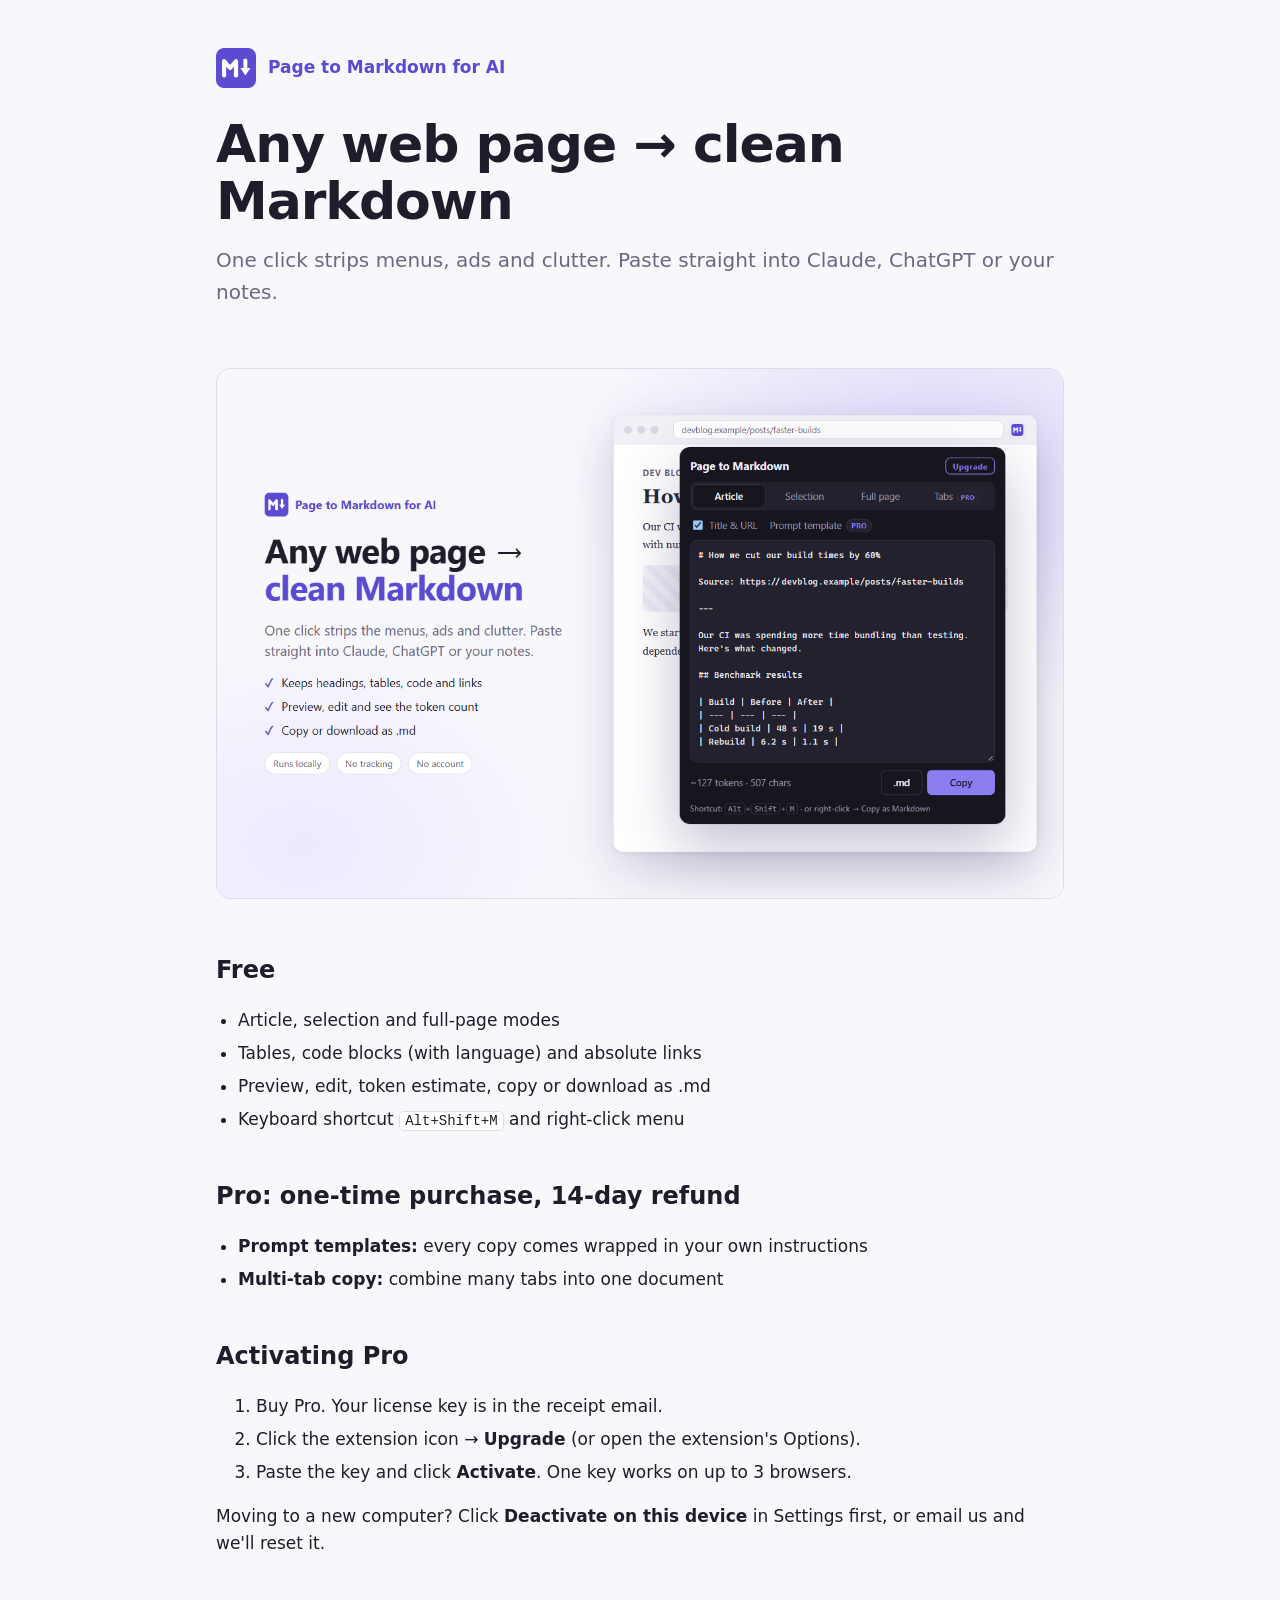
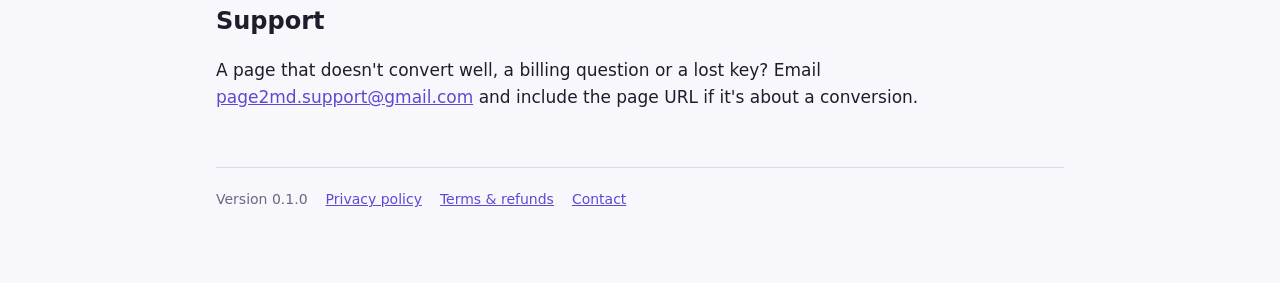
==== index.html @ 30cf0a44 "Add files via upload" ====
<!doctype html>
<html lang="en">
  <head>
    <meta charset="utf-8" />
    <meta name="viewport" content="width=device-width, initial-scale=1" />
    <title>Page to Markdown for AI</title>
    <meta name="description" content="Copy any web page, article or selection as clean Markdown, ready to paste into Claude, ChatGPT or your notes." />
    <link rel="icon" href="icon.png" />
    <link rel="stylesheet" href="site.css" />
  </head>
  <body>
    <main>
      <a class="brand" href="./"><img src="icon.png" alt="" /> Page to Markdown for AI</a>

      <h1>Any web page → clean Markdown</h1>
      <p class="lead">One click strips menus, ads and clutter. Paste straight into Claude, ChatGPT or your notes.</p>
      <div class="actions">
        <a class="button primary" href="#" hidden>Add to Chrome (free)</a>
        <a class="button" href="https://YOUR-STORE.lemonsqueezy.com/buy/YOUR-VARIANT-ID" hidden>Get Pro</a>
      </div>

      <img class="hero" src="hero.png" alt="The extension popup showing a web article converted to Markdown" width="1280" height="800" />

      <h2>Free</h2>
      <ul>
        <li>Article, selection and full-page modes</li>
        <li>Tables, code blocks (with language) and absolute links</li>
        <li>Preview, edit, token estimate, copy or download as .md</li>
        <li>Keyboard shortcut <code>Alt+Shift+M</code> and right-click menu</li>
      </ul>

      <h2>Pro: one-time purchase, 14-day refund</h2>
      <ul>
        <li><strong>Prompt templates:</strong> every copy comes wrapped in your own instructions</li>
        <li><strong>Multi-tab copy:</strong> combine many tabs into one document</li>
      </ul>

      <h2>Activating Pro</h2>
      <ol>
        <li>Buy Pro. Your license key is in the receipt email.</li>
        <li>Click the extension icon → <strong>Upgrade</strong> (or open the extension's Options).</li>
        <li>Paste the key and click <strong>Activate</strong>. One key works on up to 3 browsers.</li>
      </ol>
      <p>
        Moving to a new computer? Click <strong>Deactivate on this device</strong> in Settings first, or email us and we'll
        reset it.
      </p>

      <h2>Support</h2>
      <p>
        A page that doesn't convert well, a billing question or a lost key? Email
        <a href="mailto:page2md.support@gmail.com">page2md.support@gmail.com</a> and include the page URL if it's about a conversion.
      </p>

      <footer>
        <span>Version 0.1.0</span>
        <a href="privacy.html">Privacy policy</a>
        <a href="terms.html">Terms &amp; refunds</a>
        <a href="mailto:page2md.support@gmail.com">Contact</a>
      </footer>
    </main>
  </body>
</html>
---- site.css ----
:root {
  --bg: #f8f7fc;
  --surface: #ffffff;
  --line: #dedbe8;
  --ink: #1f1d2b;
  --muted: #6b6880;
  --accent: #5b4bd1;
  --accent-ink: #ffffff;
  color-scheme: light dark;
}

@media (prefers-color-scheme: dark) {
  :root {
    --bg: #17161f;
    --surface: #22212d;
    --line: #353344;
    --ink: #ecebf3;
    --muted: #9c99b0;
    --accent: #8b7ef0;
    --accent-ink: #120f24;
  }
}

* {
  box-sizing: border-box;
}

body {
  margin: 0;
  background: var(--bg);
  color: var(--ink);
  font: 17px/1.6 system-ui, -apple-system, 'Segoe UI', sans-serif;
}

main {
  max-width: 880px;
  margin: 0 auto;
  padding: 48px 16px 72px;
}

.brand {
  display: flex;
  align-items: center;
  gap: 12px;
  font-weight: 700;
  color: var(--accent);
  text-decoration: none;
}

.brand img {
  width: 40px;
  height: 40px;
}

h1 {
  font-size: clamp(34px, 6vw, 52px);
  line-height: 1.1;
  letter-spacing: -0.02em;
  margin: 28px 0 14px;
}

h2 {
  font-size: 24px;
  margin: 44px 0 12px;
}

p.lead {
  font-size: 20px;
  color: var(--muted);
  margin: 0 0 24px;
}

.actions {
  display: flex;
  gap: 12px;
  flex-wrap: wrap;
}

.button {
  display: inline-block;
  padding: 12px 22px;
  border-radius: 10px;
  font-weight: 650;
  text-decoration: none;
  border: 1px solid var(--line);
  color: var(--ink);
  background: var(--surface);
}

.button.primary {
  background: var(--accent);
  border-color: var(--accent);
  color: var(--accent-ink);
}

.hero {
  width: 100%;
  height: auto;
  margin-top: 36px;
  border-radius: 14px;
  border: 1px solid var(--line);
}

ul {
  padding-left: 22px;
}

li {
  margin: 6px 0;
}

table {
  width: 100%;
  border-collapse: collapse;
  font-size: 15px;
}

th,
td {
  text-align: left;
  padding: 10px 12px;
  border-bottom: 1px solid var(--line);
  vertical-align: top;
}

code {
  font: 14px ui-monospace, Consolas, monospace;
  background: var(--surface);
  border: 1px solid var(--line);
  border-radius: 5px;
  padding: 1px 5px;
  overflow-wrap: anywhere;
}

.table-wrap {
  overflow-x: auto;
}

footer {
  margin-top: 56px;
  padding-top: 20px;
  border-top: 1px solid var(--line);
  color: var(--muted);
  font-size: 14px;
  display: flex;
  gap: 18px;
  flex-wrap: wrap;
}

a {
  color: var(--accent);
}

[hidden] {
  display: none !important;
}
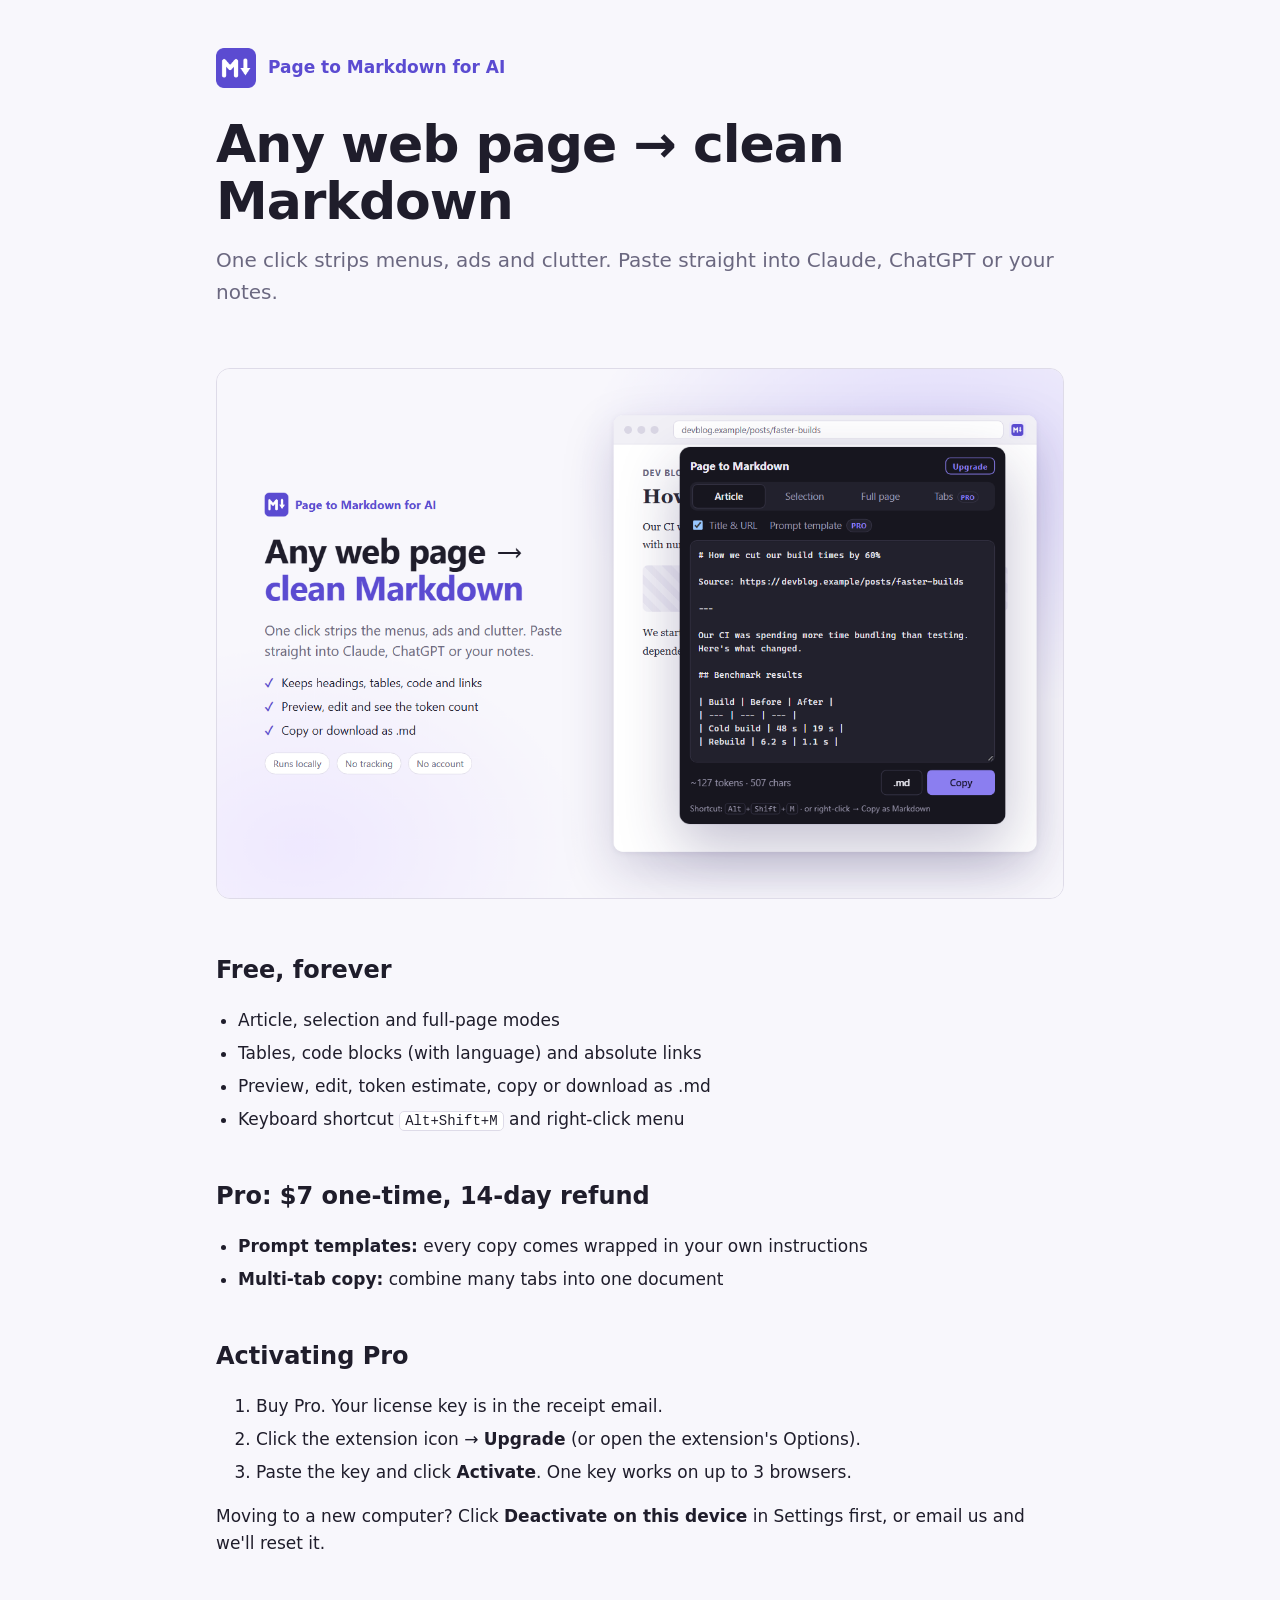
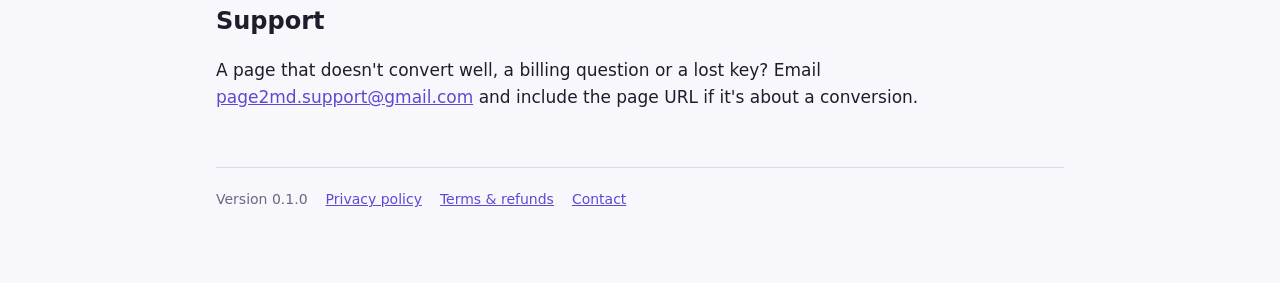
==== commit 305d66e8: "Add files via upload" ====
--- a/index.html
+++ b/index.html
@@ -21,7 +21,7 @@
 
       <img class="hero" src="hero.png" alt="The extension popup showing a web article converted to Markdown" width="1280" height="800" />
 
-      <h2>Free</h2>
+      <h2>Free, forever</h2>
       <ul>
         <li>Article, selection and full-page modes</li>
         <li>Tables, code blocks (with language) and absolute links</li>
@@ -29,7 +29,7 @@
         <li>Keyboard shortcut <code>Alt+Shift+M</code> and right-click menu</li>
       </ul>
 
-      <h2>Pro: one-time purchase, 14-day refund</h2>
+      <h2>Pro: $7 one-time, 14-day refund</h2>
       <ul>
         <li><strong>Prompt templates:</strong> every copy comes wrapped in your own instructions</li>
         <li><strong>Multi-tab copy:</strong> combine many tabs into one document</li>
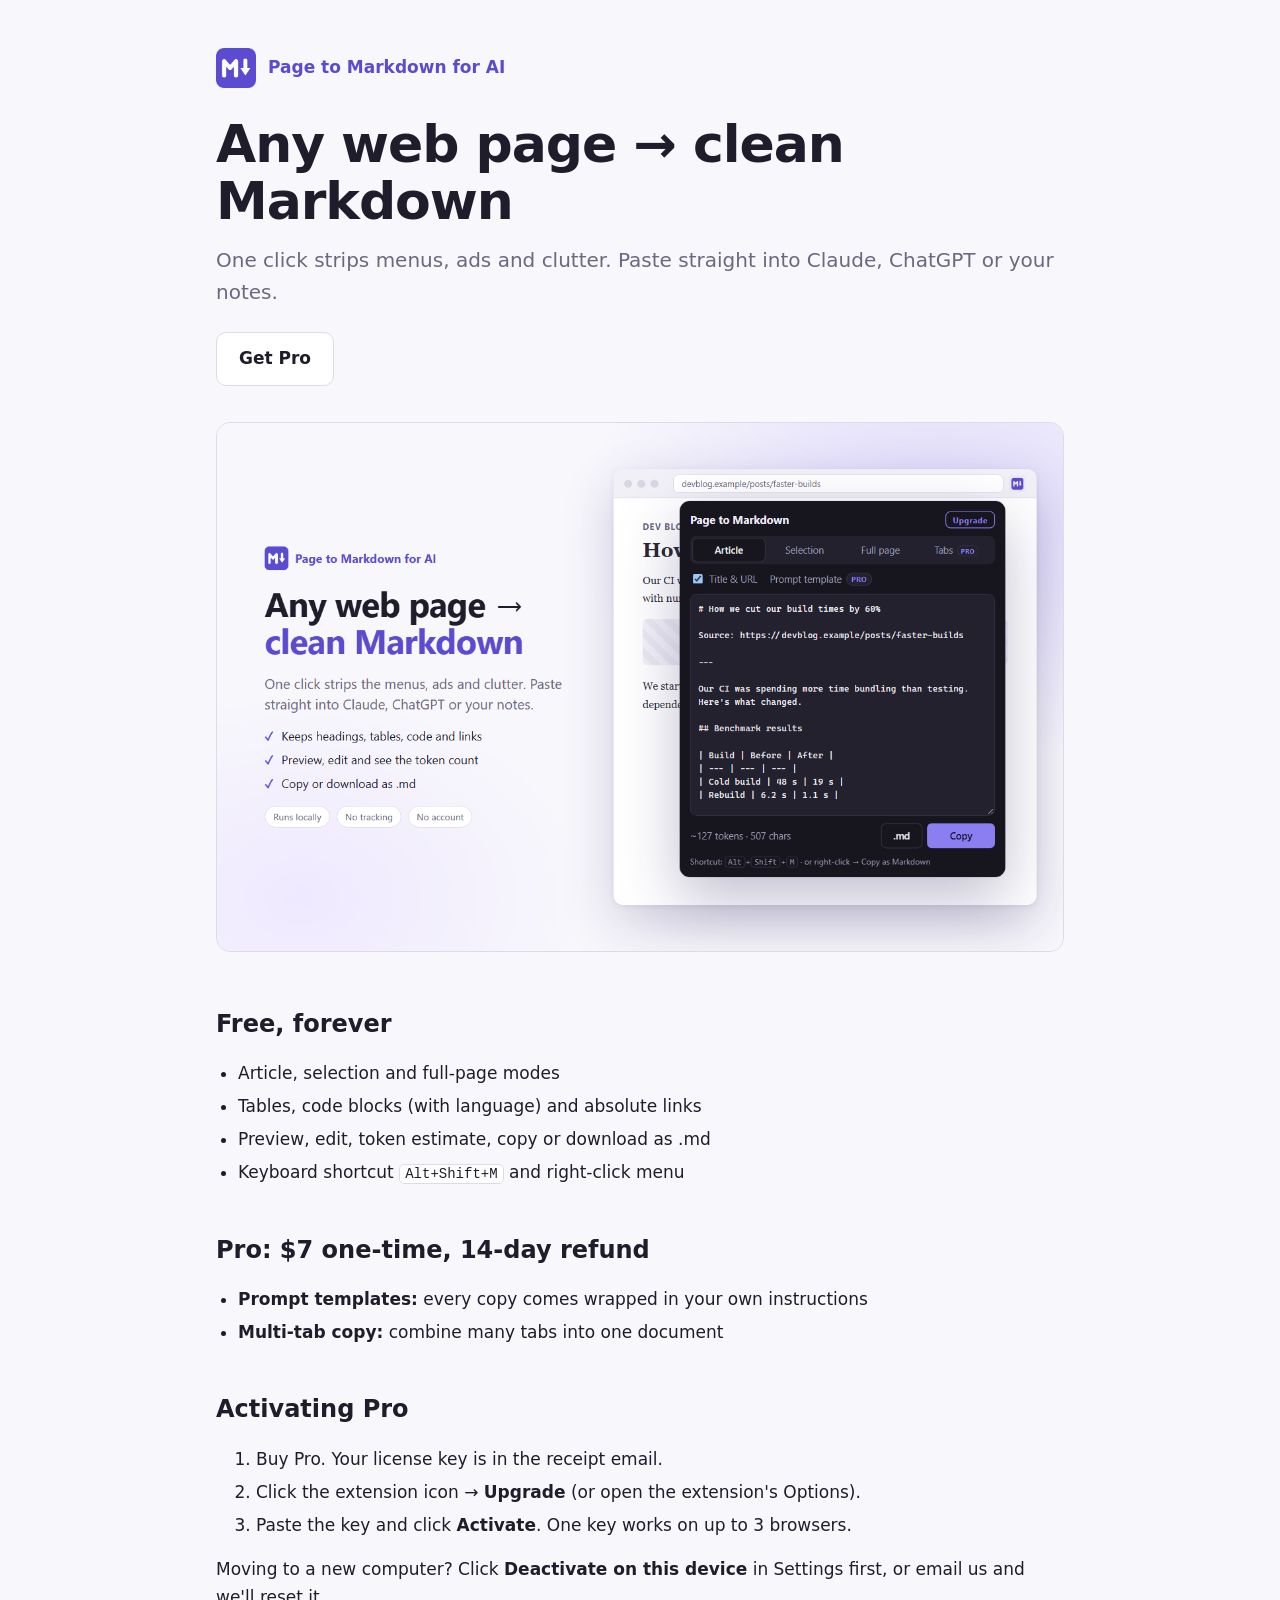
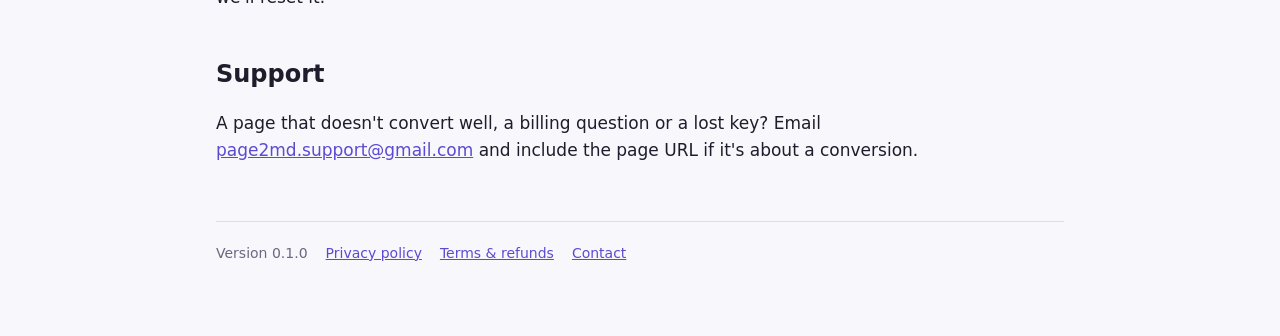
==== commit f25dbe6e: "Add files via upload" ====
--- a/index.html
+++ b/index.html
@@ -16,7 +16,7 @@
       <p class="lead">One click strips menus, ads and clutter. Paste straight into Claude, ChatGPT or your notes.</p>
       <div class="actions">
         <a class="button primary" href="#" hidden>Add to Chrome (free)</a>
-        <a class="button" href="https://YOUR-STORE.lemonsqueezy.com/buy/YOUR-VARIANT-ID" hidden>Get Pro</a>
+        <a class="button" href="https://page2md-app.lemonsqueezy.com/checkout/buy/b779b525-829e-47fe-ac35-dc929c97b80a" >Get Pro</a>
       </div>
 
       <img class="hero" src="hero.png" alt="The extension popup showing a web article converted to Markdown" width="1280" height="800" />
